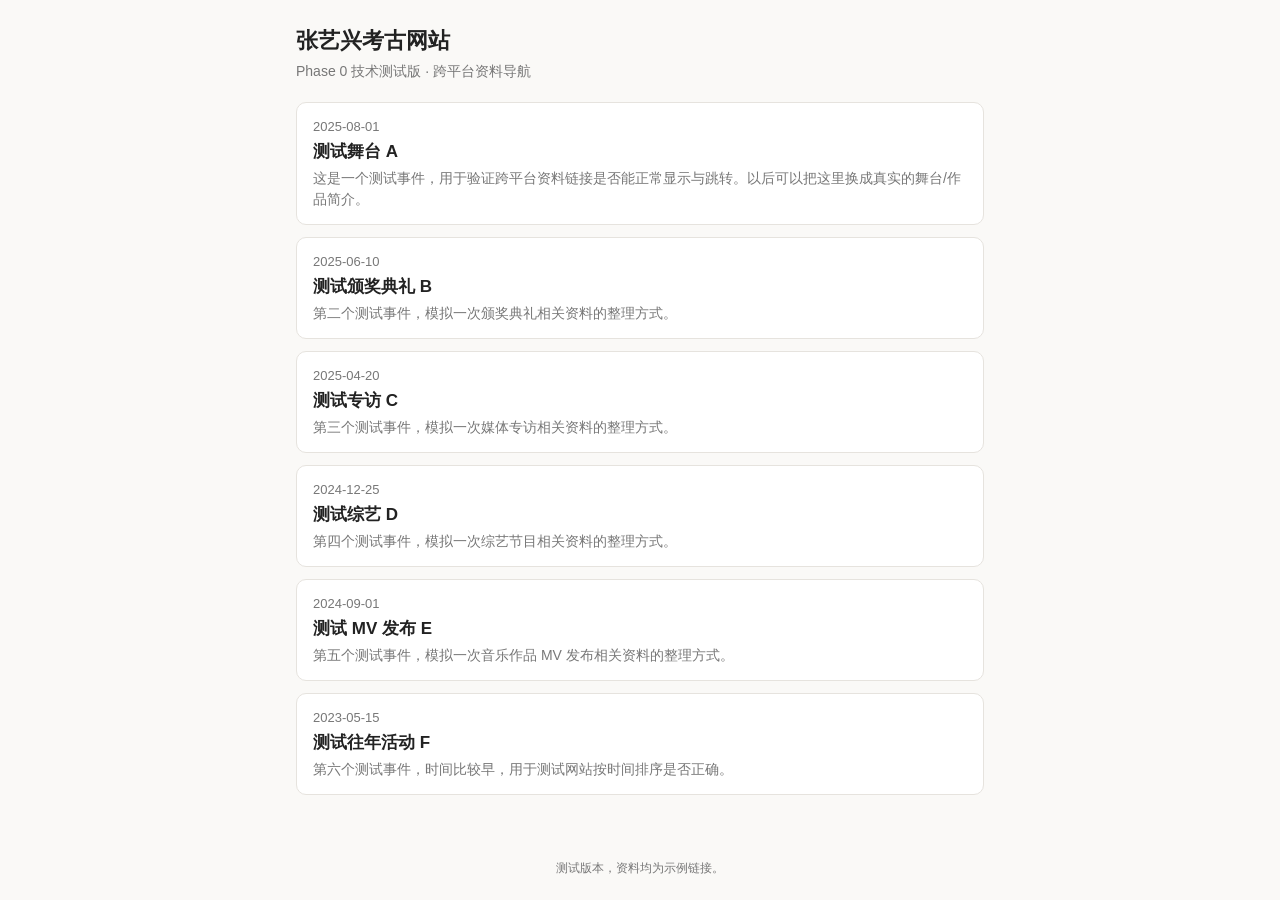
==== index.html @ a71a1671 "Phase 0 prototype: static cross-platform archive navigation site" ====
<!doctype html>
<html lang="zh-CN">
<head>
  <meta charset="utf-8" />
  <meta name="viewport" content="width=device-width, initial-scale=1" />
  <title>张艺兴考古网站（Phase 0 测试版）</title>
  <link rel="stylesheet" href="css/style.css" />
</head>
<body>
  <header class="site-header">
    <h1>张艺兴考古网站</h1>
    <p class="tagline">Phase 0 技术测试版 · 跨平台资料导航</p>
  </header>
  <main>
    <p id="status">正在加载资料…</p>
    <div id="event-list"></div>
  </main>
  <footer class="site-footer">测试版本，资料均为示例链接。</footer>

  <script src="js/common.js"></script>
  <script src="js/app.js"></script>
</body>
</html>
---- css/style.css ----
:root {
  --bg: #faf9f7;
  --card-bg: #ffffff;
  --text: #222222;
  --muted: #777777;
  --border: #e6e3de;
  --accent: #b8394b;
}

* {
  box-sizing: border-box;
}

body {
  margin: 0;
  font-family: -apple-system, BlinkMacSystemFont, "Segoe UI", "PingFang SC",
    "Microsoft YaHei", sans-serif;
  background: var(--bg);
  color: var(--text);
  line-height: 1.5;
}

header.site-header {
  padding: 24px 16px 12px;
  max-width: 720px;
  margin: 0 auto;
}

header.site-header h1 {
  font-size: 22px;
  margin: 0 0 4px;
}

header.site-header p.tagline {
  margin: 0;
  color: var(--muted);
  font-size: 14px;
}

main {
  max-width: 720px;
  margin: 0 auto;
  padding: 8px 16px 48px;
}

#status,
.empty-hint {
  color: var(--muted);
  padding: 24px 0;
  text-align: center;
}

/* 首页事件卡片 */
#event-list {
  display: flex;
  flex-direction: column;
  gap: 12px;
}

.event-card {
  display: block;
  background: var(--card-bg);
  border: 1px solid var(--border);
  border-radius: 10px;
  padding: 14px 16px;
  text-decoration: none;
  color: inherit;
  transition: box-shadow 0.15s ease, transform 0.15s ease;
}

.event-card:active {
  transform: scale(0.99);
}

.event-card:hover {
  box-shadow: 0 2px 10px rgba(0, 0, 0, 0.06);
}

.event-date {
  font-size: 13px;
  color: var(--muted);
}

.event-title {
  font-size: 17px;
  font-weight: 600;
  margin: 2px 0 4px;
}

.event-summary {
  font-size: 14px;
  color: var(--muted);
}

/* 详情页 */
.back-link {
  display: inline-block;
  margin-bottom: 8px;
  color: var(--accent);
  text-decoration: none;
  font-size: 14px;
}

.back-link:hover {
  text-decoration: underline;
}

#event-date {
  font-size: 13px;
  color: var(--muted);
}

#event-title {
  font-size: 22px;
  margin: 4px 0 8px;
}

#event-summary {
  color: var(--text);
  margin: 0 0 20px;
  font-size: 15px;
}

.material-group {
  margin-bottom: 20px;
}

.material-group-title {
  font-size: 14px;
  color: var(--muted);
  border-bottom: 1px solid var(--border);
  padding-bottom: 6px;
  margin: 0 0 8px;
}

.material-list {
  list-style: none;
  margin: 0;
  padding: 0;
  display: flex;
  flex-direction: column;
  gap: 8px;
}

.material-link {
  display: flex;
  align-items: center;
  gap: 8px;
  background: var(--card-bg);
  border: 1px solid var(--border);
  border-radius: 8px;
  padding: 10px 12px;
  text-decoration: none;
  color: var(--text);
}

.material-link:hover {
  box-shadow: 0 2px 8px rgba(0, 0, 0, 0.06);
}

.platform-badge {
  flex: 0 0 auto;
  font-size: 12px;
  padding: 2px 8px;
  border-radius: 999px;
  white-space: nowrap;
}

.material-title {
  flex: 1 1 auto;
  font-size: 14px;
}

.material-arrow {
  flex: 0 0 auto;
  color: var(--muted);
}

footer.site-footer {
  max-width: 720px;
  margin: 0 auto;
  padding: 16px;
  color: var(--muted);
  font-size: 12px;
  text-align: center;
}

@media (max-width: 480px) {
  header.site-header h1 {
    font-size: 20px;
  }
}
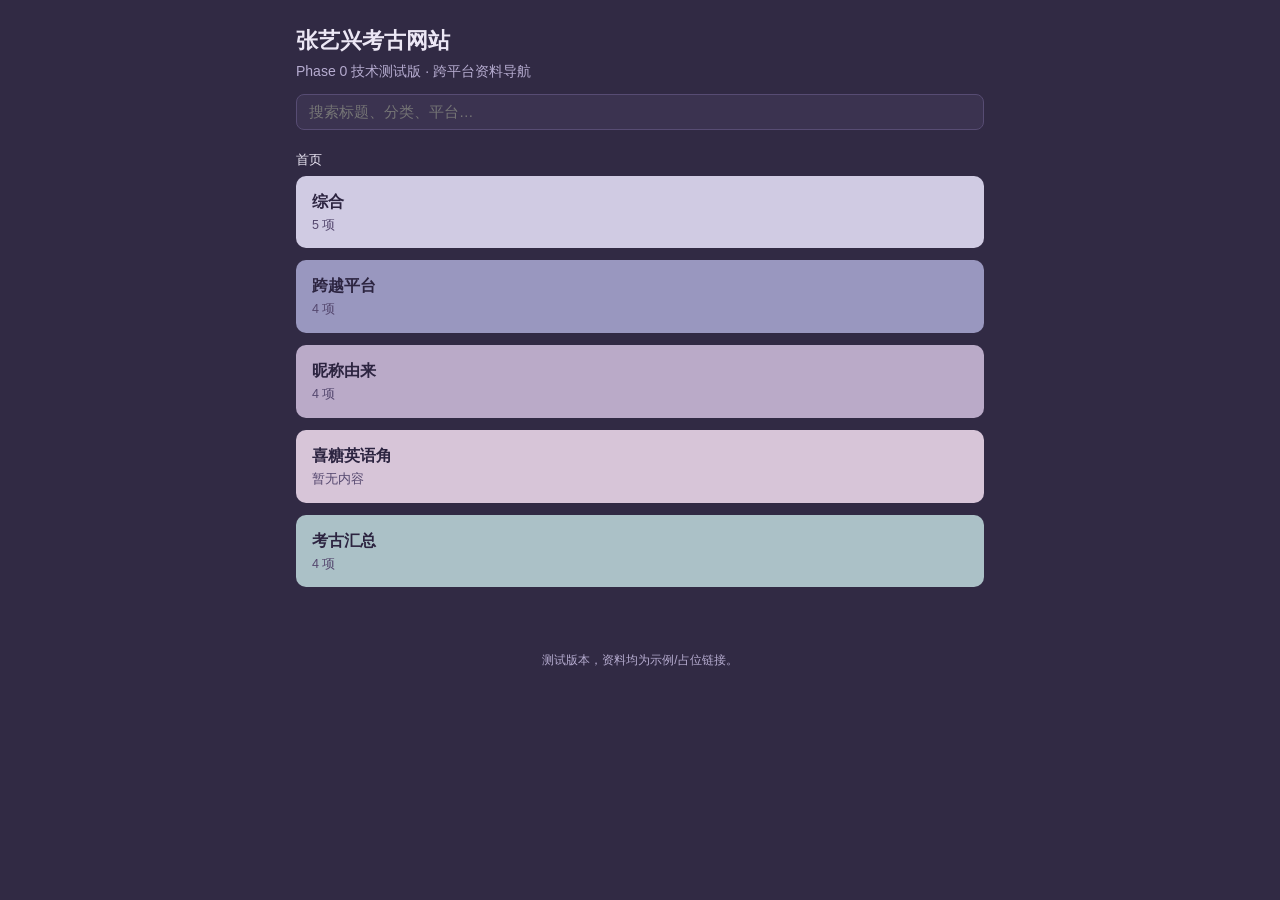
==== commit 401548a5: "Add client-side site search (local only, not pushed)" ====
--- a/index.html
+++ b/index.html
@@ -10,14 +10,23 @@
   <header class="site-header">
     <h1>张艺兴考古网站</h1>
     <p class="tagline">Phase 0 技术测试版 · 跨平台资料导航</p>
+    <div class="site-search">
+      <input type="text" id="search-input" placeholder="搜索标题、分类、平台…" autocomplete="off" />
+      <div id="search-results" class="search-results"></div>
+    </div>
   </header>
   <main>
+    <nav class="breadcrumb" id="breadcrumb"></nav>
+    <h2 class="page-title" id="page-title"></h2>
+    <p class="intro-quote" id="intro"></p>
     <p id="status">正在加载资料…</p>
-    <div id="event-list"></div>
+    <div id="node-grid" class="node-grid"></div>
   </main>
-  <footer class="site-footer">测试版本，资料均为示例链接。</footer>
+  <footer class="site-footer">测试版本，资料均为示例/占位链接。</footer>
 
   <script src="js/common.js"></script>
-  <script src="js/app.js"></script>
+  <script src="js/nav.js"></script>
+  <script src="js/category.js"></script>
+  <script src="js/search.js"></script>
 </body>
 </html>
--- a/css/style.css
+++ b/css/style.css
@@ -1,10 +1,11 @@
 :root {
-  --bg: #faf9f7;
-  --card-bg: #ffffff;
-  --text: #222222;
-  --muted: #777777;
-  --border: #e6e3de;
-  --accent: #b8394b;
+  --bg: #312a44;
+  --surface: #453c5c;
+  --surface-2: #3b3350;
+  --border: #574c73;
+  --text: #ece7f5;
+  --muted: #b6acd0;
+  --accent: #d0cbe3;
 }
 
 * {
@@ -43,6 +44,87 @@
   padding: 8px 16px 48px;
 }
 
+/* 全站搜索 */
+.site-search {
+  position: relative;
+  margin-top: 12px;
+  max-width: 720px;
+}
+
+#search-input {
+  width: 100%;
+  font-family: inherit;
+  font-size: 14.5px;
+  color: var(--text);
+  background: var(--surface-2);
+  border: 1px solid var(--border);
+  border-radius: 8px;
+  padding: 9px 12px;
+}
+
+#search-input:focus {
+  outline: 2px solid var(--accent);
+  outline-offset: 1px;
+}
+
+.search-results {
+  display: none;
+  position: absolute;
+  z-index: 20;
+  top: calc(100% + 6px);
+  left: 0;
+  right: 0;
+  background: var(--surface);
+  border: 1px solid var(--border);
+  border-radius: 10px;
+  box-shadow: 0 8px 24px rgba(0, 0, 0, 0.35);
+  max-height: 60vh;
+  overflow-y: auto;
+}
+
+.search-results.shown {
+  display: block;
+}
+
+.search-result {
+  display: block;
+  padding: 10px 14px;
+  text-decoration: none;
+  color: var(--text);
+  border-bottom: 1px solid var(--border);
+}
+
+.search-result:last-child {
+  border-bottom: none;
+}
+
+.search-result:hover {
+  background: var(--surface-2);
+}
+
+.search-result-title {
+  font-size: 14px;
+  font-weight: 600;
+}
+
+.search-ext {
+  color: var(--muted);
+  font-weight: 400;
+}
+
+.search-result-sub {
+  font-size: 12px;
+  color: var(--muted);
+  margin-top: 2px;
+}
+
+.search-empty {
+  padding: 14px;
+  font-size: 13.5px;
+  color: var(--muted);
+  text-align: center;
+}
+
 #status,
 .empty-hint {
   color: var(--muted);
@@ -50,30 +132,160 @@
   text-align: center;
 }
 
-/* 首页事件卡片 */
-#event-list {
+/* 面包屑 */
+.breadcrumb {
+  font-size: 13px;
+  color: var(--muted);
+  margin-bottom: 6px;
+  display: flex;
+  flex-wrap: wrap;
+  align-items: center;
+  gap: 4px;
+}
+
+.crumb {
+  color: var(--muted);
+  text-decoration: none;
+}
+
+.crumb:not(.current):hover {
+  color: var(--accent);
+  text-decoration: underline;
+}
+
+.crumb.current {
+  color: var(--text);
+}
+
+.crumb-sep {
+  color: var(--border);
+  margin: 0 2px;
+}
+
+.page-title {
+  font-size: 22px;
+  margin: 4px 0 8px;
+  color: var(--text);
+}
+
+.intro-quote {
+  font-size: 14.5px;
+  color: var(--muted);
+  font-style: italic;
+  border-left: 3px solid var(--accent);
+  padding: 4px 12px;
+  margin: 0 0 18px;
+  line-height: 1.7;
+}
+
+/* 目录网格：分类卡片 / 事件卡片 / 链接卡片 */
+.node-grid {
   display: flex;
   flex-direction: column;
   gap: 12px;
 }
 
+.node-card {
+  display: block;
+  border-radius: 10px;
+  padding: 14px 16px;
+  text-decoration: none;
+  transition: transform 0.12s ease, box-shadow 0.15s ease;
+}
+
+.node-card:active {
+  transform: scale(0.99);
+}
+
+.node-card:hover {
+  box-shadow: 0 4px 14px rgba(0, 0, 0, 0.25);
+}
+
+/* 分类/子 tab 卡片：用该大类的浅色主题色打底 */
+.folder-card {
+  background: var(--accent, var(--surface));
+  color: #2c2440;
+  border: none;
+}
+
+.folder-card .node-card-title {
+  font-size: 16px;
+  font-weight: 700;
+}
+
+.folder-card .node-card-count {
+  font-size: 12.5px;
+  color: #55486f;
+  margin-top: 2px;
+}
+
+/* 事件卡片（迷你版，用在分类页里） */
+.event-card-mini {
+  background: var(--surface);
+  border: 1px solid var(--border);
+  color: var(--text);
+}
+
+.node-card-kicker {
+  font-size: 11px;
+  letter-spacing: 0.05em;
+  color: var(--accent);
+  text-transform: uppercase;
+  margin-bottom: 2px;
+}
+
+.event-card-mini .node-card-title {
+  font-size: 16px;
+  font-weight: 600;
+}
+
+.event-card-mini .node-card-date {
+  font-size: 12.5px;
+  color: var(--muted);
+  margin: 2px 0 4px;
+}
+
+.node-card-desc {
+  font-size: 13.5px;
+  color: var(--muted);
+}
+
+.node-card-error {
+  background: var(--surface);
+  color: var(--muted);
+  border: 1px dashed var(--border);
+}
+
+/* 链接卡片（跟事件详情页的链接样式统一风格） */
+.link-card {
+  display: flex;
+  align-items: center;
+  gap: 8px;
+  background: var(--surface);
+  border: 1px solid var(--border);
+  color: var(--text);
+}
+
+.link-card .node-card-title {
+  flex: 1 1 auto;
+  font-size: 14px;
+}
+
+/* 首页事件卡片（如果直接用旧版列表，保留兼容） */
+#event-list {
+  display: flex;
+  flex-direction: column;
+  gap: 12px;
+}
+
 .event-card {
   display: block;
-  background: var(--card-bg);
+  background: var(--surface);
   border: 1px solid var(--border);
   border-radius: 10px;
   padding: 14px 16px;
   text-decoration: none;
-  color: inherit;
-  transition: box-shadow 0.15s ease, transform 0.15s ease;
-}
-
-.event-card:active {
-  transform: scale(0.99);
-}
-
-.event-card:hover {
-  box-shadow: 0 2px 10px rgba(0, 0, 0, 0.06);
+  color: var(--text);
 }
 
 .event-date {
@@ -113,6 +325,7 @@
 #event-title {
   font-size: 22px;
   margin: 4px 0 8px;
+  color: var(--text);
 }
 
 #event-summary {
@@ -146,7 +359,7 @@
   display: flex;
   align-items: center;
   gap: 8px;
-  background: var(--card-bg);
+  background: var(--surface);
   border: 1px solid var(--border);
   border-radius: 8px;
   padding: 10px 12px;
@@ -155,7 +368,7 @@
 }
 
 .material-link:hover {
-  box-shadow: 0 2px 8px rgba(0, 0, 0, 0.06);
+  box-shadow: 0 2px 8px rgba(0, 0, 0, 0.25);
 }
 
 .platform-badge {
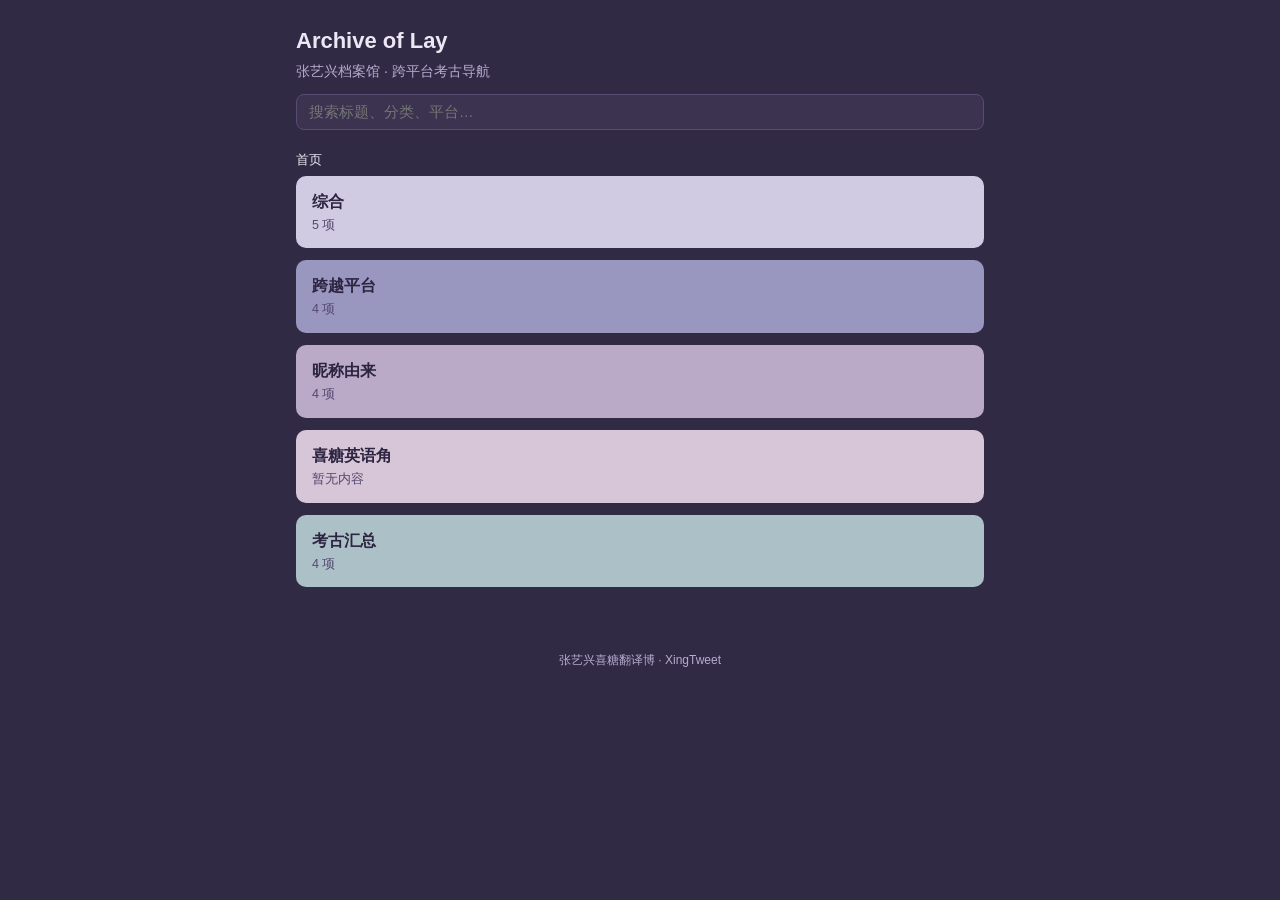
==== commit 836e17d0: "Rebrand site copy: Archive of Lay" ====
--- a/index.html
+++ b/index.html
@@ -3,13 +3,16 @@
 <head>
   <meta charset="utf-8" />
   <meta name="viewport" content="width=device-width, initial-scale=1" />
-  <title>张艺兴考古网站（Phase 0 测试版）</title>
+  <title>Archive of Lay</title>
   <link rel="stylesheet" href="css/style.css" />
+  <link rel="icon" type="image/png" href="assets/favicon.png" />
+  <link rel="apple-touch-icon" href="assets/apple-touch-icon.png" />
+  <meta name="apple-mobile-web-app-title" content="Archive of Lay" />
 </head>
 <body>
   <header class="site-header">
-    <h1>张艺兴考古网站</h1>
-    <p class="tagline">Phase 0 技术测试版 · 跨平台资料导航</p>
+    <h1>Archive of Lay</h1>
+    <p class="tagline">张艺兴档案馆 · 跨平台考古导航</p>
     <div class="site-search">
       <input type="text" id="search-input" placeholder="搜索标题、分类、平台…" autocomplete="off" />
       <div id="search-results" class="search-results"></div>
@@ -22,7 +25,7 @@
     <p id="status">正在加载资料…</p>
     <div id="node-grid" class="node-grid"></div>
   </main>
-  <footer class="site-footer">测试版本，资料均为示例/占位链接。</footer>
+  <footer class="site-footer">张艺兴喜糖翻译博 · XingTweet</footer>
 
   <script src="js/common.js"></script>
   <script src="js/nav.js"></script>
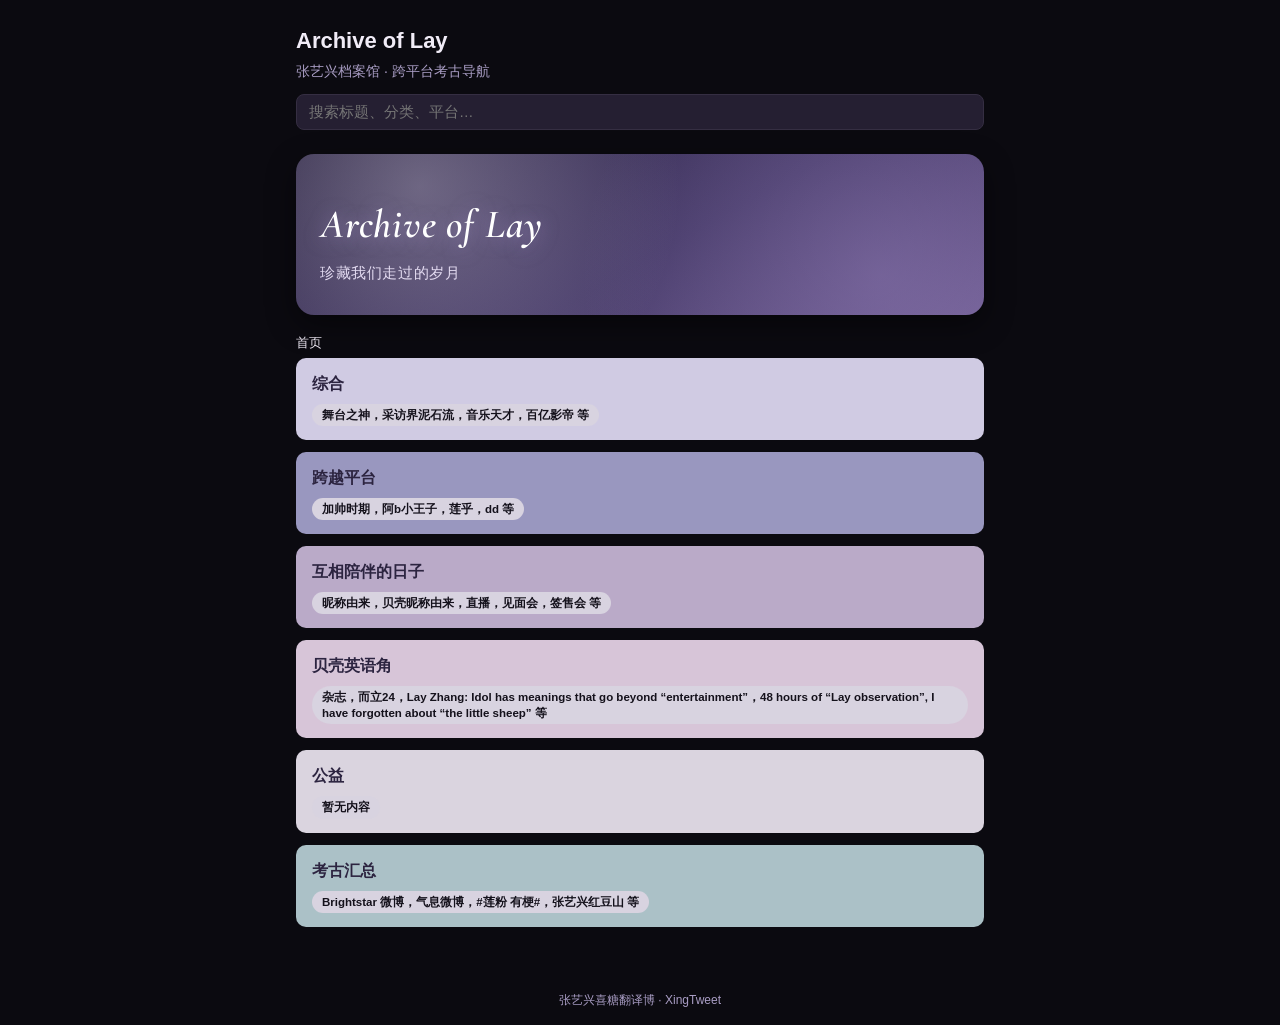
==== commit 9abbdfec: "Redesign visual theme: black background, gray-badge captions, hero banner (local only, not pushed)" ====
--- a/index.html
+++ b/index.html
@@ -19,6 +19,7 @@
     </div>
   </header>
   <main>
+    <div id="hero-banner-slot"></div>
     <nav class="breadcrumb" id="breadcrumb"></nav>
     <h2 class="page-title" id="page-title"></h2>
     <p class="intro-quote" id="intro"></p>
--- a/css/style.css
+++ b/css/style.css
@@ -1,11 +1,15 @@
+@import url("https://fonts.googleapis.com/css2?family=Cormorant+Garamond:ital,wght@0,600;1,600&display=swap");
+
 :root {
-  --bg: #312a44;
-  --surface: #453c5c;
-  --surface-2: #3b3350;
-  --border: #574c73;
-  --text: #ece7f5;
-  --muted: #b6acd0;
+  --bg: #0b0a10;
+  --surface: #1d1828;
+  --surface-2: #251f32;
+  --border: #352e42;
+  --text: #f1ecf7;
+  --muted: #a99dc4;
   --accent: #d0cbe3;
+  --tag-bg: #d8d3e0;
+  --tag-text: #14111b;
 }
 
 * {
@@ -178,6 +182,49 @@
   line-height: 1.7;
 }
 
+/* 首页顶部大 banner（Archive of Lay 纪念专区入口） */
+.hero-banner {
+  display: block;
+  position: relative;
+  overflow: hidden;
+  border-radius: 18px;
+  padding: 40px 24px 30px;
+  margin: 4px 0 18px;
+  text-decoration: none;
+  background:
+    radial-gradient(circle at 18% 20%, rgba(216, 211, 224, 0.35), transparent 45%),
+    radial-gradient(circle at 85% 75%, rgba(151, 130, 189, 0.4), transparent 50%),
+    linear-gradient(150deg, #2c2444 0%, #463a68 55%, #6c5a8f 100%);
+  box-shadow: 0 10px 30px rgba(0, 0, 0, 0.45);
+  transition: transform 0.15s ease;
+}
+
+.hero-banner:active {
+  transform: scale(0.99);
+}
+
+.hero-banner-title {
+  font-family: "Cormorant Garamond", "Times New Roman", serif;
+  font-style: italic;
+  font-weight: 600;
+  font-size: 40px;
+  letter-spacing: 0.02em;
+  color: #ffffff;
+  text-shadow: 0 2px 18px rgba(180, 160, 220, 0.55);
+}
+
+.hero-banner-subtitle {
+  margin-top: 8px;
+  font-size: 15px;
+  color: #e4dcf2;
+  letter-spacing: 0.04em;
+}
+
+.hero-banner-tag {
+  display: inline-block;
+  margin-top: 16px;
+}
+
 /* 目录网格：分类卡片 / 事件卡片 / 链接卡片 */
 .node-grid {
   display: flex;
@@ -213,10 +260,17 @@
   font-weight: 700;
 }
 
-.folder-card .node-card-count {
-  font-size: 12.5px;
-  color: #55486f;
-  margin-top: 2px;
+.node-tag {
+  display: inline-block;
+  background: var(--tag-bg);
+  color: var(--tag-text);
+  font-size: 11.5px;
+  font-weight: 600;
+  padding: 3px 10px;
+  border-radius: 999px;
+  margin-top: 8px;
+  line-height: 1.4;
+  max-width: 100%;
 }
 
 /* 事件卡片（迷你版，用在分类页里） */
@@ -271,6 +325,39 @@
   font-size: 14px;
 }
 
+.link-card-pending {
+  opacity: 0.6;
+}
+
+.pending-tag {
+  flex: 0 0 auto;
+  font-size: 11px;
+  color: var(--muted);
+  border: 1px dashed var(--border);
+  border-radius: 999px;
+  padding: 1px 8px;
+  white-space: nowrap;
+}
+
+/* 年份分界线（用在"按年份罗列链接"的分类里，不是单独一个板块，只是视觉分隔） */
+.year-divider {
+  display: flex;
+  align-items: center;
+  gap: 10px;
+  margin: 4px 0 -2px;
+  color: var(--accent);
+  font-size: 13px;
+  font-weight: 700;
+}
+
+.year-divider::before,
+.year-divider::after {
+  content: "";
+  flex: 1 1 auto;
+  height: 1px;
+  background: var(--border);
+}
+
 /* 首页事件卡片（如果直接用旧版列表，保留兼容） */
 #event-list {
   display: flex;
